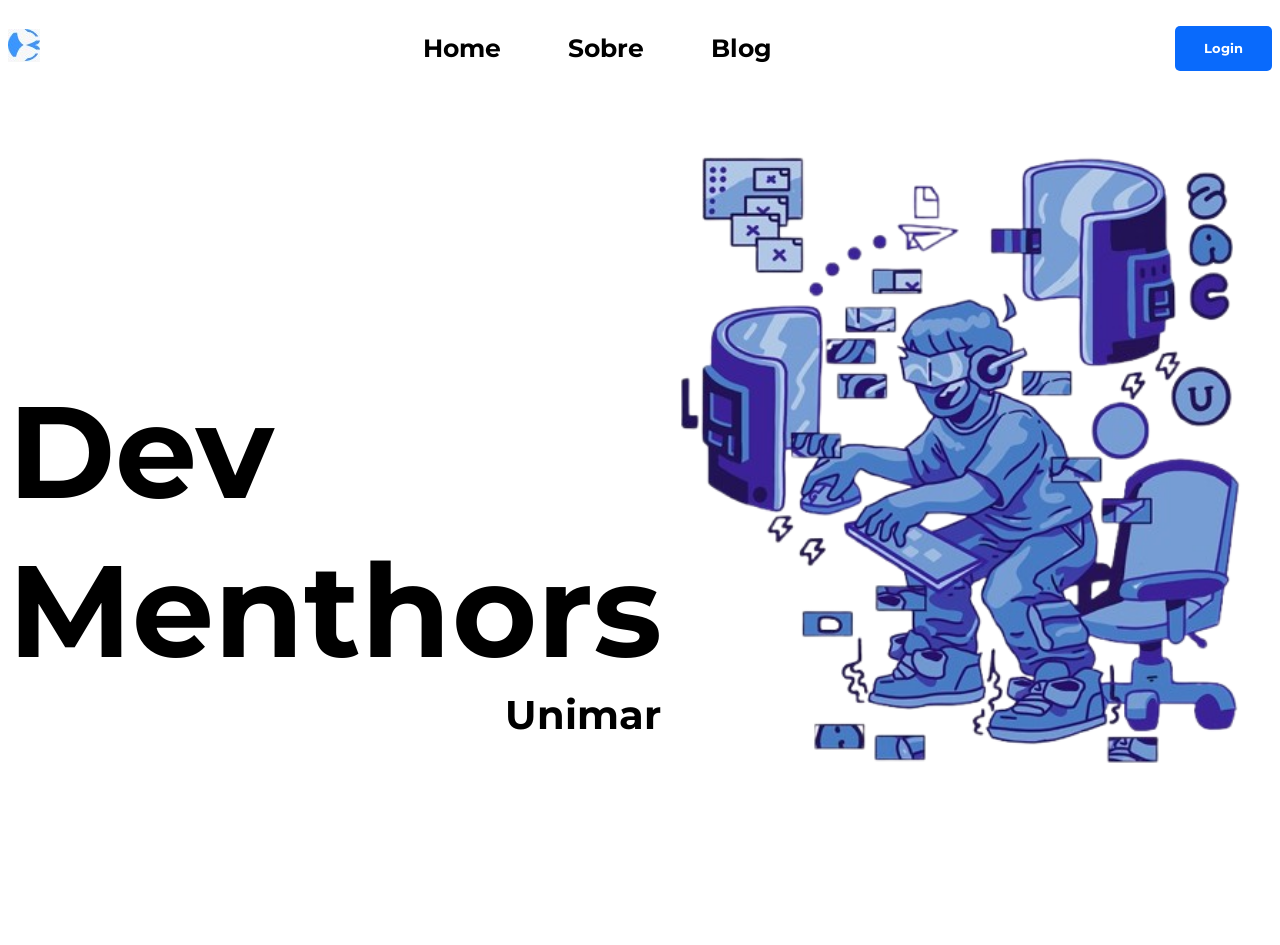
==== index.html @ 98ba866a "CORREÇAO" ====
<!DOCTYPE html>
<html lang="pt-br">
<head>
    <meta charset="UTF-8">
    <meta name="viewport" content="width=device-width, initial-scale=1.0">
    <link rel="stylesheet" href="CSS/style.css">
    <title>Dev Menthors</title>
</head>
<body>
    <header>
        <nav class="nav">
                <div>
                       <img src="IMG/logo.jpeg" alt="#"> 
                    </div>
                <ol class="multi">
                    <a href="Home">Home</a>
                    <a href="Sobre">Sobre</a>
                    <a href="Blog">Blog</a>
                </ol>
                <div>
                        <button id="revolution">Login</button>
                    </div>
        </nav>
    </header>

    <div class="one">
        <div>
        <h1 style="font-size: 130px; margin-bottom: 0%;">Dev <br> Menthors</h1>
        <h3 id="h3" style="font-size: 40px; margin-top: 0%; margin-bottom: 0%;">Unimar</h3>
        </div>
        <img src="IMG/imagem1-removebg-preview.png" alt="#" style="width: 600px;">
        <div>

        </div>

    </div>

    <!-- Seção com efeito de revelação ao rolar 
    <section class="reveal" aria-label="Demonstração de cards">
      <div class="carousel">
        <div class="track">
          <div class="card">cavalo</div>
          <div class="card">cavalo</div>
          <div class="card">cavalo</div>
          <div class="card">cavalo</div>
          <div class="card">cavalo</div>
          <div class="card">cavalo</div>
           duplicatas para loop de animação 
          <div class="card">recuperamo a bola</div>
          <div class="card">recuperamo a bola</div>
          <div class="card">recuperamo a bola</div>
          <div class="card">recuperamo a bola</div>
          <div class="card">recuperamo a bola</div>
          <div class="card">recuperamo a bola</div>
        </div>
      </div>
     <div class="track reverse">
          <div class="card">cavalo</div>
          <div class="card">cavalo</div>
          <div class="card">cavalo</div>
          <div class="card">cavalo</div>
          <div class="card">cavalo</div>
          <div class="card">cavalo</div>
           duplicatas para loop de animação 
          <div class="card">recuperamo a bola</div>
          <div class="card">recuperamo a bola</div>
          <div class="card">recuperamo a bola</div>
          <div class="card">recuperamo a bola</div>
          <div class="card">recuperamo a bola</div>
          <div class="card">recuperamo a bola</div>
        </div>
      </div>
    </section>
  </main>

  <footer>
    <p>   </p>
  </footer>

<script>
  // Seleciona todos os elementos que têm a classe `reveal`
  const elements = document.querySelectorAll(".reveal");

  // Cria um observador que adiciona a classe `active` quando o elemento aparece na tela
  const observer = new IntersectionObserver((entries) => {
    entries.forEach((entry) => {
      if (entry.isIntersecting) {
        entry.target.classList.add("active");
      }
    });
  });

  // Observa cada elemento para ativar a animação quando ficar visível
  elements.forEach((el) => observer.observe(el));
</script>-->

</body>
</html>
---- CSS/style.css ----
@import url('https://fonts.googleapis.com/css2?family=Montserrat:ital,wght@0,100..900;1,100..900&display=swap');

*{
    font-family: Montserrat;
}

body{
background-color: white;
}

.one{
    display: flex;
    align-items: center;
    justify-content: space-between;
}

#h3{
    margin-left: 497px;

}
.nav{
    margin-top: auto;
    display: flex;
    justify-content: space-between;
    width: auto;
    align-items: center;
    font-size: 25px;
    background-color: white;
}
.multi a{
 margin-right: 60px;
 font-weight: bold;
 text-decoration: none;
 color: black;
}
#revolution{
background-color: rgb(9, 106, 252);
border: 0px;
width: 97px;
height: 45px;
text-align: center;
color: white;
font-weight: bold;
border-radius: 5px;


}

/* --------------------------------------------------
   Carrossel de cards

.carousel{
    width: 100%;
    overflow: hidden;
}

.track{
    display: flex;
    gap: 20px;
    width: max-content;

    animation: scroll 30s linear infinite;
}

.reverse{
    animation-direction: reverse;
}


.card{
    width: 200px;
    height: 100px;

    border: 2px solid black;
    border-radius: 20px;

    display: flex;
    align-items: center;
    justify-content: center;
}

@keyframes scroll{
    from{
        transform: translateX(0);
    }
    to{
        transform: translateX(-20%);
    }
}

.reveal{
    opacity: 0;
    transform: translateY(40px);
    transition: opacity 0.8s ease, transform 0.8s ease;
}

.reveal.active{
    opacity: 1;
    transform: translateY(0);
}

/* --------------------------------------------------
   Rodapé
-------------------------------------------------- */
footer {
  padding: 2rem;
  text-align: center;
  font-size: 0.9rem;
  color: #555;
}

/* --------------------------------------------------
   Responsividade simples
-------------------------------------------------- */
@media (max-width: 600px) {
  .nav {
    flex-direction: column;
    align-items: flex-start;
  }

  .nav__menu {
    flex-direction: column;
    gap: 0.75rem;
  }

  .hero {
    padding: 2rem 1rem;
  }
}
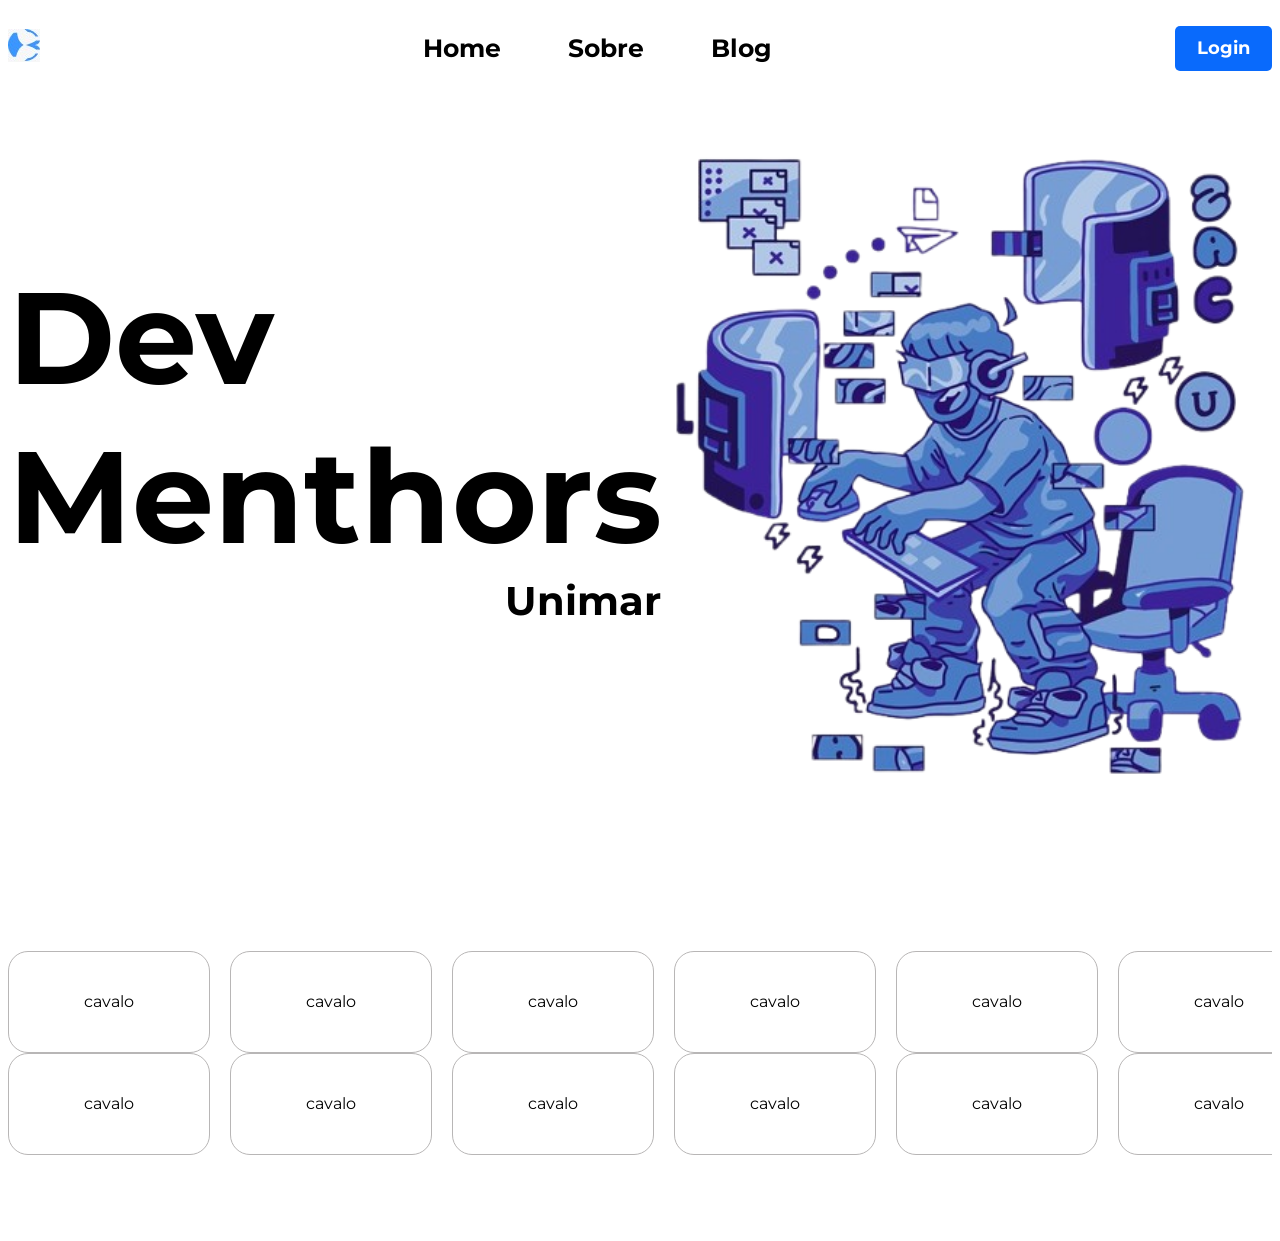
==== commit d25ad290: "horizontal scroll fixed" ====
--- a/index.html
+++ b/index.html
@@ -13,29 +13,27 @@
                        <img src="IMG/logo.jpeg" alt="#"> 
                     </div>
                 <ol class="multi">
-                    <a href="Home">Home</a>
-                    <a href="Sobre">Sobre</a>
-                    <a href="Blog">Blog</a>
+                    <a href="#">Home</a>
+                    <a href="#">Sobre</a>
+                    <a href="#">Blog</a>
                 </ol>
                 <div>
                         <button id="revolution">Login</button>
-                    </div>
+                </div>
         </nav>
     </header>
 
     <div class="one">
         <div>
-        <h1 style="font-size: 130px; margin-bottom: 0%;">Dev <br> Menthors</h1>
+        <h1 style="font-size: 130px; margin-bottom: 0%; margin-top: 170px;">Dev <br> Menthors</h1>
         <h3 id="h3" style="font-size: 40px; margin-top: 0%; margin-bottom: 0%;">Unimar</h3>
         </div>
-        <img src="IMG/imagem1-removebg-preview.png" alt="#" style="width: 600px;">
+        <img src="IMG/imagem1-removebg-preview.png" alt="#" style="width: 700px;">
         <div>
 
         </div>
 
     </div>
-
-    <!-- Seção com efeito de revelação ao rolar 
     <section class="reveal" aria-label="Demonstração de cards">
       <div class="carousel">
         <div class="track">
@@ -45,7 +43,22 @@
           <div class="card">cavalo</div>
           <div class="card">cavalo</div>
           <div class="card">cavalo</div>
-           duplicatas para loop de animação 
+           <!-- duplicatas para loop de animação -->
+          <div class="card">recuperamo a bola</div>
+          <div class="card">recuperamo a bola</div>
+          <div class="card">recuperamo a bola</div>
+          <div class="card">recuperamo a bola</div>
+          <div class="card">recuperamo a bola</div>
+          <div class="card">recuperamo a bola</div>
+        </div>
+        <div class="track reverse">
+          <div class="card">cavalo</div>
+          <div class="card">cavalo</div>
+          <div class="card">cavalo</div>
+          <div class="card">cavalo</div>
+          <div class="card">cavalo</div>
+          <div class="card">cavalo</div>
+           <!-- duplicatas para loop de animação -->
           <div class="card">recuperamo a bola</div>
           <div class="card">recuperamo a bola</div>
           <div class="card">recuperamo a bola</div>
@@ -54,21 +67,6 @@
           <div class="card">recuperamo a bola</div>
         </div>
       </div>
-     <div class="track reverse">
-          <div class="card">cavalo</div>
-          <div class="card">cavalo</div>
-          <div class="card">cavalo</div>
-          <div class="card">cavalo</div>
-          <div class="card">cavalo</div>
-          <div class="card">cavalo</div>
-           duplicatas para loop de animação 
-          <div class="card">recuperamo a bola</div>
-          <div class="card">recuperamo a bola</div>
-          <div class="card">recuperamo a bola</div>
-          <div class="card">recuperamo a bola</div>
-          <div class="card">recuperamo a bola</div>
-          <div class="card">recuperamo a bola</div>
-        </div>
       </div>
     </section>
   </main>
@@ -92,7 +90,7 @@
 
   // Observa cada elemento para ativar a animação quando ficar visível
   elements.forEach((el) => observer.observe(el));
-</script>-->
+</script>
 
 </body>
 </html>
--- a/CSS/style.css
+++ b/CSS/style.css
@@ -7,11 +7,17 @@
 body{
 background-color: white;
 }
-
+header{
+    background-color: white;
+}
 .one{
     display: flex;
-    align-items: center;
+    align-items: flex-start;
     justify-content: space-between;
+}
+
+.one img{
+    margin-left: auto;
 }
 
 #h3{
@@ -42,12 +48,10 @@
 color: white;
 font-weight: bold;
 border-radius: 5px;
-
-
+cursor: pointer;
+font-size: large;
 }
 
-/* --------------------------------------------------
-   Carrossel de cards
 
 .carousel{
     width: 100%;
@@ -71,7 +75,7 @@
     width: 200px;
     height: 100px;
 
-    border: 2px solid black;
+    border: 1px solid rgb(184, 182, 182);
     border-radius: 20px;
 
     display: flex;
@@ -84,7 +88,7 @@
         transform: translateX(0);
     }
     to{
-        transform: translateX(-20%);
+        transform: translateX(-50%);
     }
 }
 
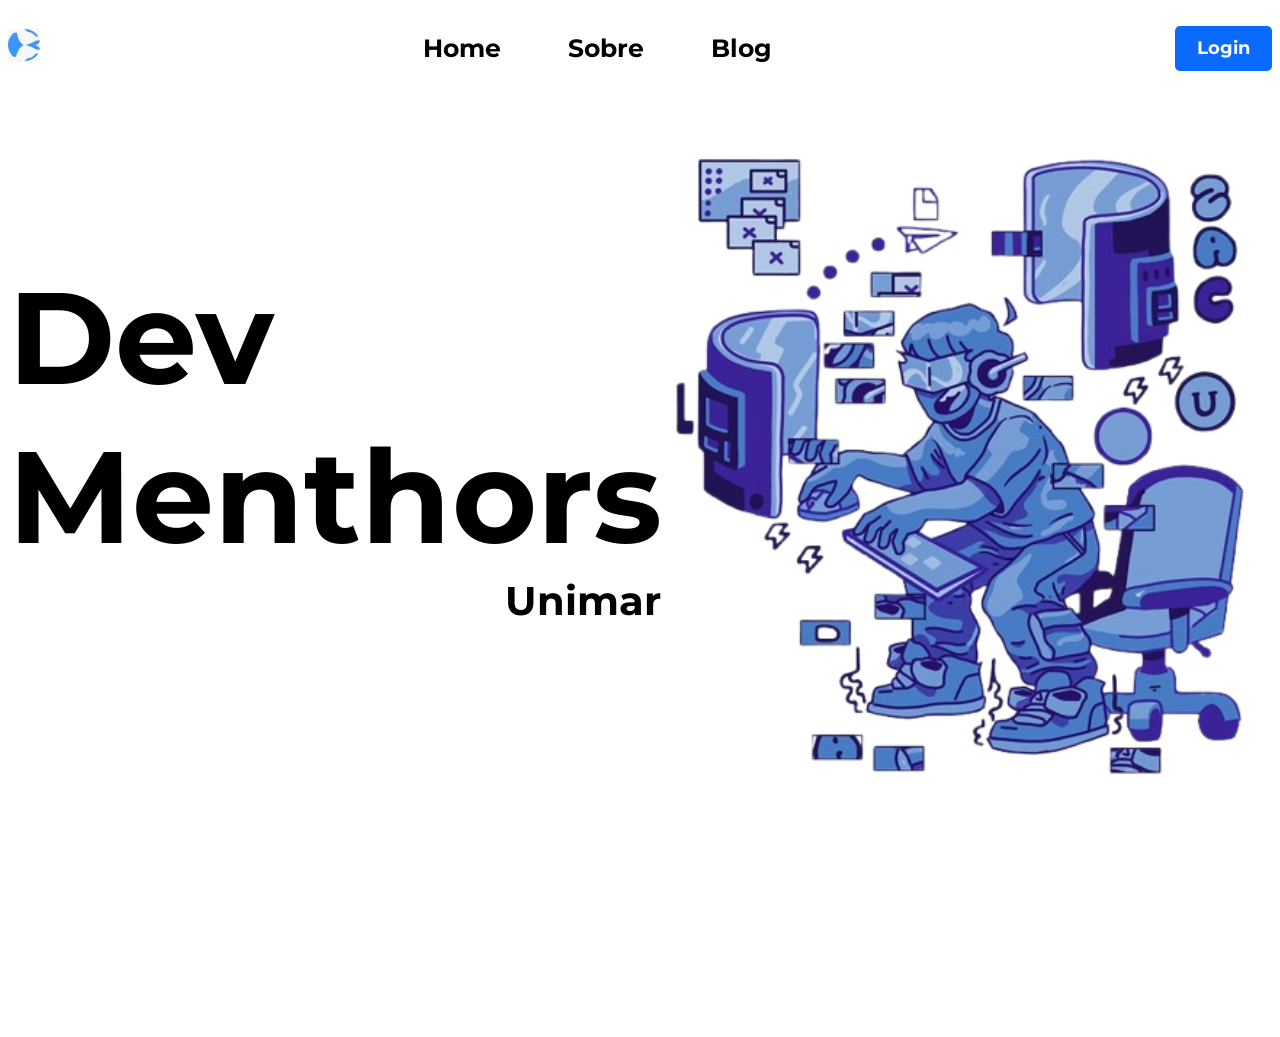
==== commit 12d45ccb: "bom dia" ====
--- a/index.html
+++ b/index.html
@@ -34,7 +34,7 @@
         </div>
 
     </div>
-    <section class="reveal" aria-label="Demonstração de cards">
+   <!--  <section class="reveal" aria-label="Demonstração de cards">
       <div class="carousel">
         <div class="track">
           <div class="card">cavalo</div>
@@ -43,7 +43,7 @@
           <div class="card">cavalo</div>
           <div class="card">cavalo</div>
           <div class="card">cavalo</div>
-           <!-- duplicatas para loop de animação -->
+            duplicatas para loop de animação 
           <div class="card">recuperamo a bola</div>
           <div class="card">recuperamo a bola</div>
           <div class="card">recuperamo a bola</div>
@@ -58,7 +58,7 @@
           <div class="card">cavalo</div>
           <div class="card">cavalo</div>
           <div class="card">cavalo</div>
-           <!-- duplicatas para loop de animação -->
+            duplicatas para loop de animação 
           <div class="card">recuperamo a bola</div>
           <div class="card">recuperamo a bola</div>
           <div class="card">recuperamo a bola</div>
@@ -68,7 +68,7 @@
         </div>
       </div>
       </div>
-    </section>
+    </section> -->
   </main>
 
   <footer>
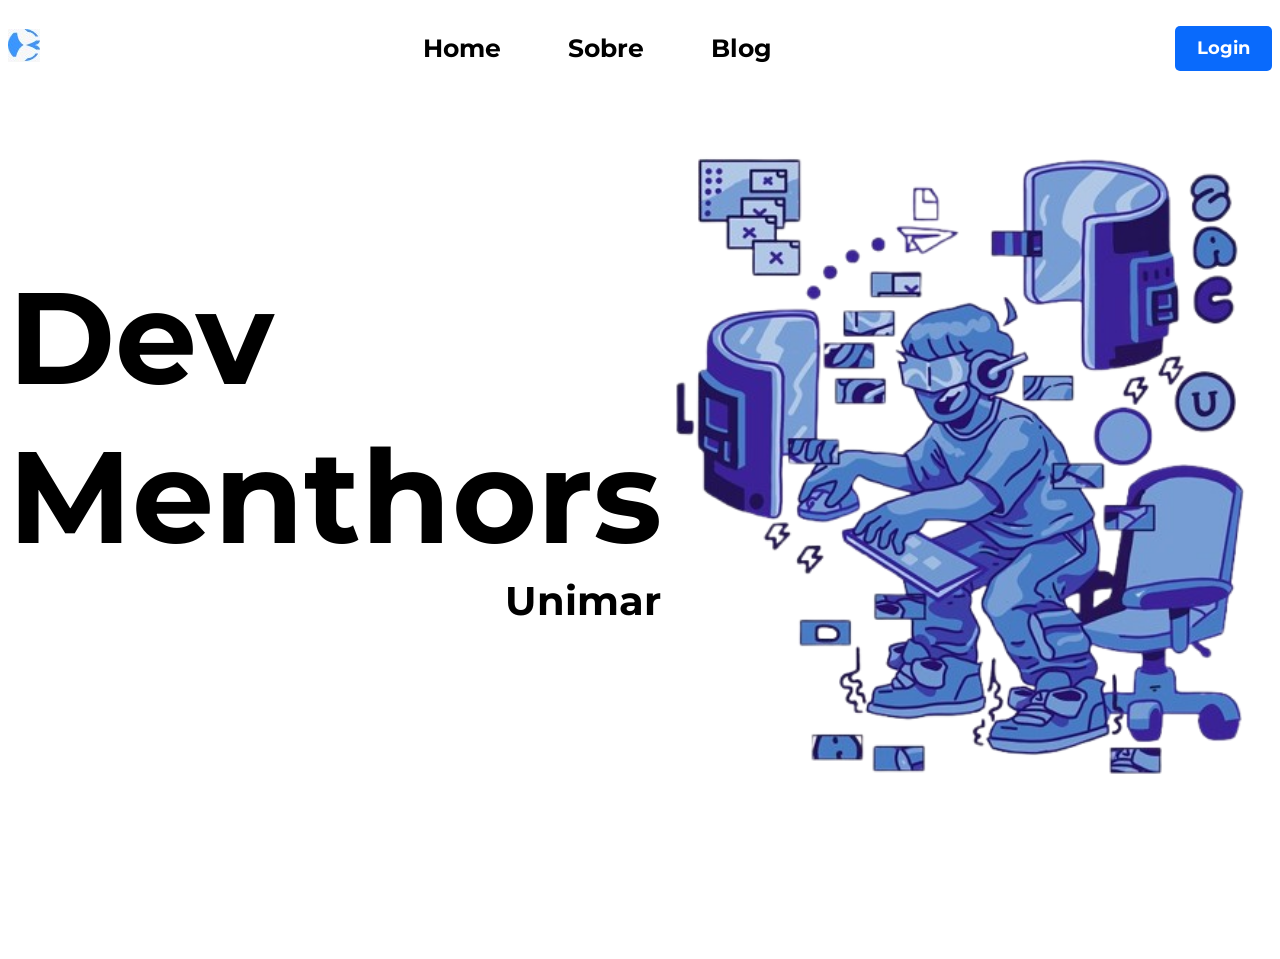
==== commit 63458916: "PARTE 1 FINALIZADA" ====
--- a/index.html
+++ b/index.html
@@ -29,68 +29,9 @@
         <h3 id="h3" style="font-size: 40px; margin-top: 0%; margin-bottom: 0%;">Unimar</h3>
         </div>
         <img src="IMG/imagem1-removebg-preview.png" alt="#" style="width: 700px;">
-        <div>
-
-        </div>
 
     </div>
-   <!--  <section class="reveal" aria-label="Demonstração de cards">
-      <div class="carousel">
-        <div class="track">
-          <div class="card">cavalo</div>
-          <div class="card">cavalo</div>
-          <div class="card">cavalo</div>
-          <div class="card">cavalo</div>
-          <div class="card">cavalo</div>
-          <div class="card">cavalo</div>
-            duplicatas para loop de animação 
-          <div class="card">recuperamo a bola</div>
-          <div class="card">recuperamo a bola</div>
-          <div class="card">recuperamo a bola</div>
-          <div class="card">recuperamo a bola</div>
-          <div class="card">recuperamo a bola</div>
-          <div class="card">recuperamo a bola</div>
-        </div>
-        <div class="track reverse">
-          <div class="card">cavalo</div>
-          <div class="card">cavalo</div>
-          <div class="card">cavalo</div>
-          <div class="card">cavalo</div>
-          <div class="card">cavalo</div>
-          <div class="card">cavalo</div>
-            duplicatas para loop de animação 
-          <div class="card">recuperamo a bola</div>
-          <div class="card">recuperamo a bola</div>
-          <div class="card">recuperamo a bola</div>
-          <div class="card">recuperamo a bola</div>
-          <div class="card">recuperamo a bola</div>
-          <div class="card">recuperamo a bola</div>
-        </div>
-      </div>
-      </div>
-    </section> -->
-  </main>
 
-  <footer>
-    <p>   </p>
-  </footer>
-
-<script>
-  // Seleciona todos os elementos que têm a classe `reveal`
-  const elements = document.querySelectorAll(".reveal");
-
-  // Cria um observador que adiciona a classe `active` quando o elemento aparece na tela
-  const observer = new IntersectionObserver((entries) => {
-    entries.forEach((entry) => {
-      if (entry.isIntersecting) {
-        entry.target.classList.add("active");
-      }
-    });
-  });
-
-  // Observa cada elemento para ativar a animação quando ficar visível
-  elements.forEach((el) => observer.observe(el));
-</script>
 
 </body>
 </html>
--- a/CSS/style.css
+++ b/CSS/style.css
@@ -51,68 +51,6 @@
 cursor: pointer;
 font-size: large;
 }
-
-
-.carousel{
-    width: 100%;
-    overflow: hidden;
-}
-
-.track{
-    display: flex;
-    gap: 20px;
-    width: max-content;
-
-    animation: scroll 30s linear infinite;
-}
-
-.reverse{
-    animation-direction: reverse;
-}
-
-
-.card{
-    width: 200px;
-    height: 100px;
-
-    border: 1px solid rgb(184, 182, 182);
-    border-radius: 20px;
-
-    display: flex;
-    align-items: center;
-    justify-content: center;
-}
-
-@keyframes scroll{
-    from{
-        transform: translateX(0);
-    }
-    to{
-        transform: translateX(-50%);
-    }
-}
-
-.reveal{
-    opacity: 0;
-    transform: translateY(40px);
-    transition: opacity 0.8s ease, transform 0.8s ease;
-}
-
-.reveal.active{
-    opacity: 1;
-    transform: translateY(0);
-}
-
-/* --------------------------------------------------
-   Rodapé
--------------------------------------------------- */
-footer {
-  padding: 2rem;
-  text-align: center;
-  font-size: 0.9rem;
-  color: #555;
-}
-
 /* --------------------------------------------------
    Responsividade simples
 -------------------------------------------------- */
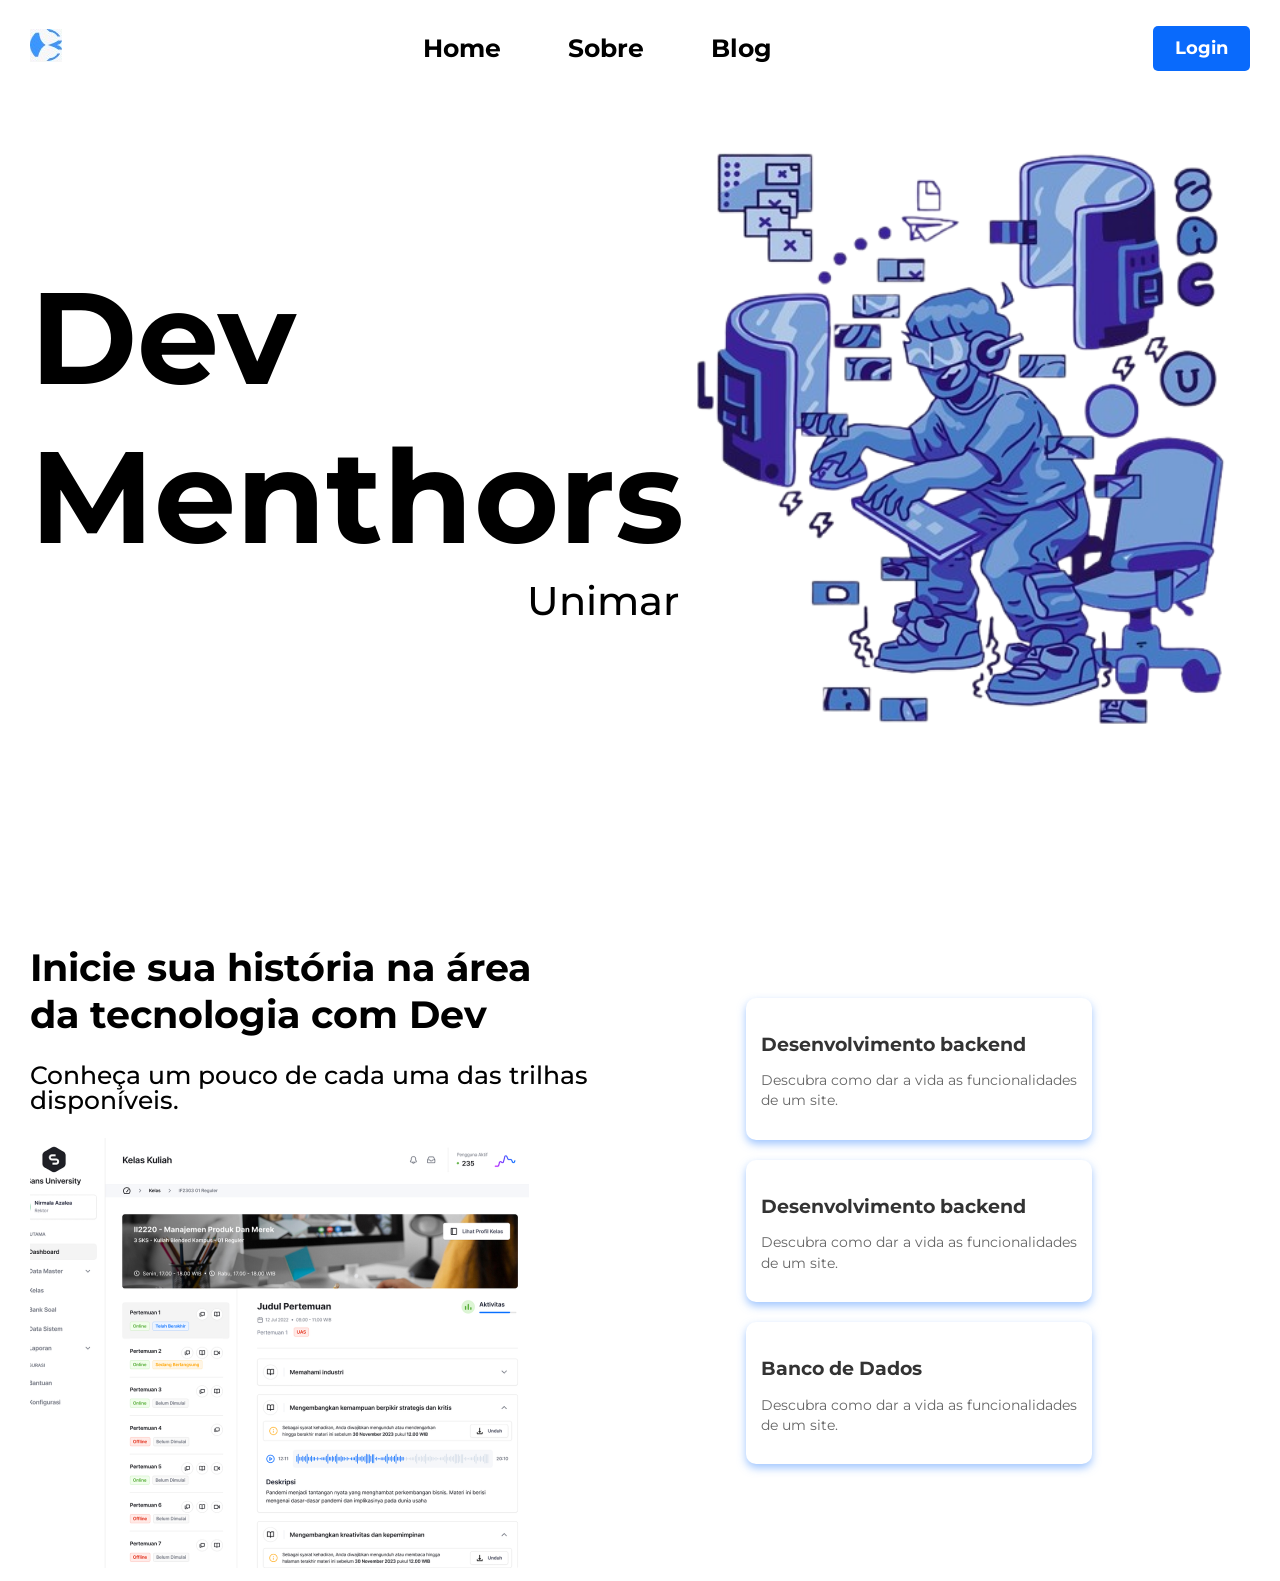
==== commit fd75fc09: "junção de paginas (1 e 2)" ====
--- a/index.html
+++ b/index.html
@@ -31,6 +31,44 @@
         <img src="IMG/imagem1-removebg-preview.png" alt="#" style="width: 700px;">
 
     </div>
+    <div class="second">
+
+    <div class="text">
+        <h1>Inicie sua história na área<br>da tecnologia com Dev</h1>
+        <h3 id="w">Conheça um pouco de cada uma das trilhas <br>disponíveis.</h3>
+        <img src="IMG/Frame 7.png" alt="">
+    </div>
+
+    <!-- CONTAINER DOS CARDS -->
+    <div class="cards">
+
+        <div class="card">
+            <!-- <img src="IMG/php.png" alt=""> -->
+            <div class="card-content">
+                <h3>Desenvolvimento backend</h3>
+                <p>Descubra como dar a vida as funcionalidades <br> de um site.</p>
+            </div>
+        </div>
+
+        <div class="card">
+            <!-- <img src="IMG/python.png" alt=""> -->
+            <div class="card-content">
+                <h3>Desenvolvimento backend</h3>
+                <p>Descubra como dar a vida as funcionalidades <br> de um site.</p>
+            </div>
+        </div>
+
+        <div class="card">
+            <!-- <img src="IMG/banco-de-dados.png" alt=""> -->
+            <div class="card-content">
+                <h3>Banco de Dados</h3>
+                <p>Descubra como dar a vida as funcionalidades <br> de um site.</p>
+            </div>
+        </div>
+
+    </div>
+
+</div>    
 
 
 </body>
--- a/CSS/style.css
+++ b/CSS/style.css
@@ -6,6 +6,8 @@
 
 body{
 background-color: white;
+margin-left: 30px;
+margin-right: 30px;
 }
 header{
     background-color: white;
@@ -14,6 +16,7 @@
     display: flex;
     align-items: flex-start;
     justify-content: space-between;
+    margin-bottom: 0px;
 }
 
 .one img{
@@ -51,6 +54,82 @@
 cursor: pointer;
 font-size: large;
 }
+#w{
+  font-family: Montserrat;
+  font-weight: 500;
+  font-style: Medium;
+  font-size: 25px;
+  line-height: 100%;
+  letter-spacing: 0%;
+
+}
+.second{
+    display: flex;
+    align-items: flex-start;
+    justify-content: space-between;
+    margin-top: 0px;
+}
+.text{
+    font-weight: 100;
+    font-style: Semi-Bold;
+    font-size: 19px;
+    margin-top: 30px;
+}
+
+.text img{
+    margin-top: 35px;
+}
+
+#h3{
+   font-weight: 500;
+   font-size: 25px;
+
+}
+
+.second img{
+    margin: auto;
+}
+
+.cards {
+    display: flex;
+    flex-direction: column;
+    gap: 20px;
+    opacity: 1;
+    border-radius: 15px;
+    margin: auto;
+    justify-content: space-between 50px;
+}
+.card{
+    background-color: white;
+    border-radius: 10px;
+    box-shadow: 0 4px 8px rgba(100, 162, 255, 0.616);
+    overflow: hidden;
+    max-width: 900px;
+    width: 100%; 
+    transition: transform 0.3s ease, box-shadow 0.3s ease;
+    align-items: center;
+    display: inline;
+}
+.card:hover{
+    transform: translateY(-5px);
+    box-shadow: 0 8px 16px rgba(65, 111, 238, 0.2);
+}
+
+.card-content{
+    padding: 15px;
+}
+
+.card-content h3{
+    font-size: 1.2rem;
+    margin-bottom: 10px;
+    color: #333;
+}
+
+.card-content p{
+    font-size: 0.9rem;
+    color: #666;
+    line-height: 1.4;
+}
 /* --------------------------------------------------
    Responsividade simples
 -------------------------------------------------- */
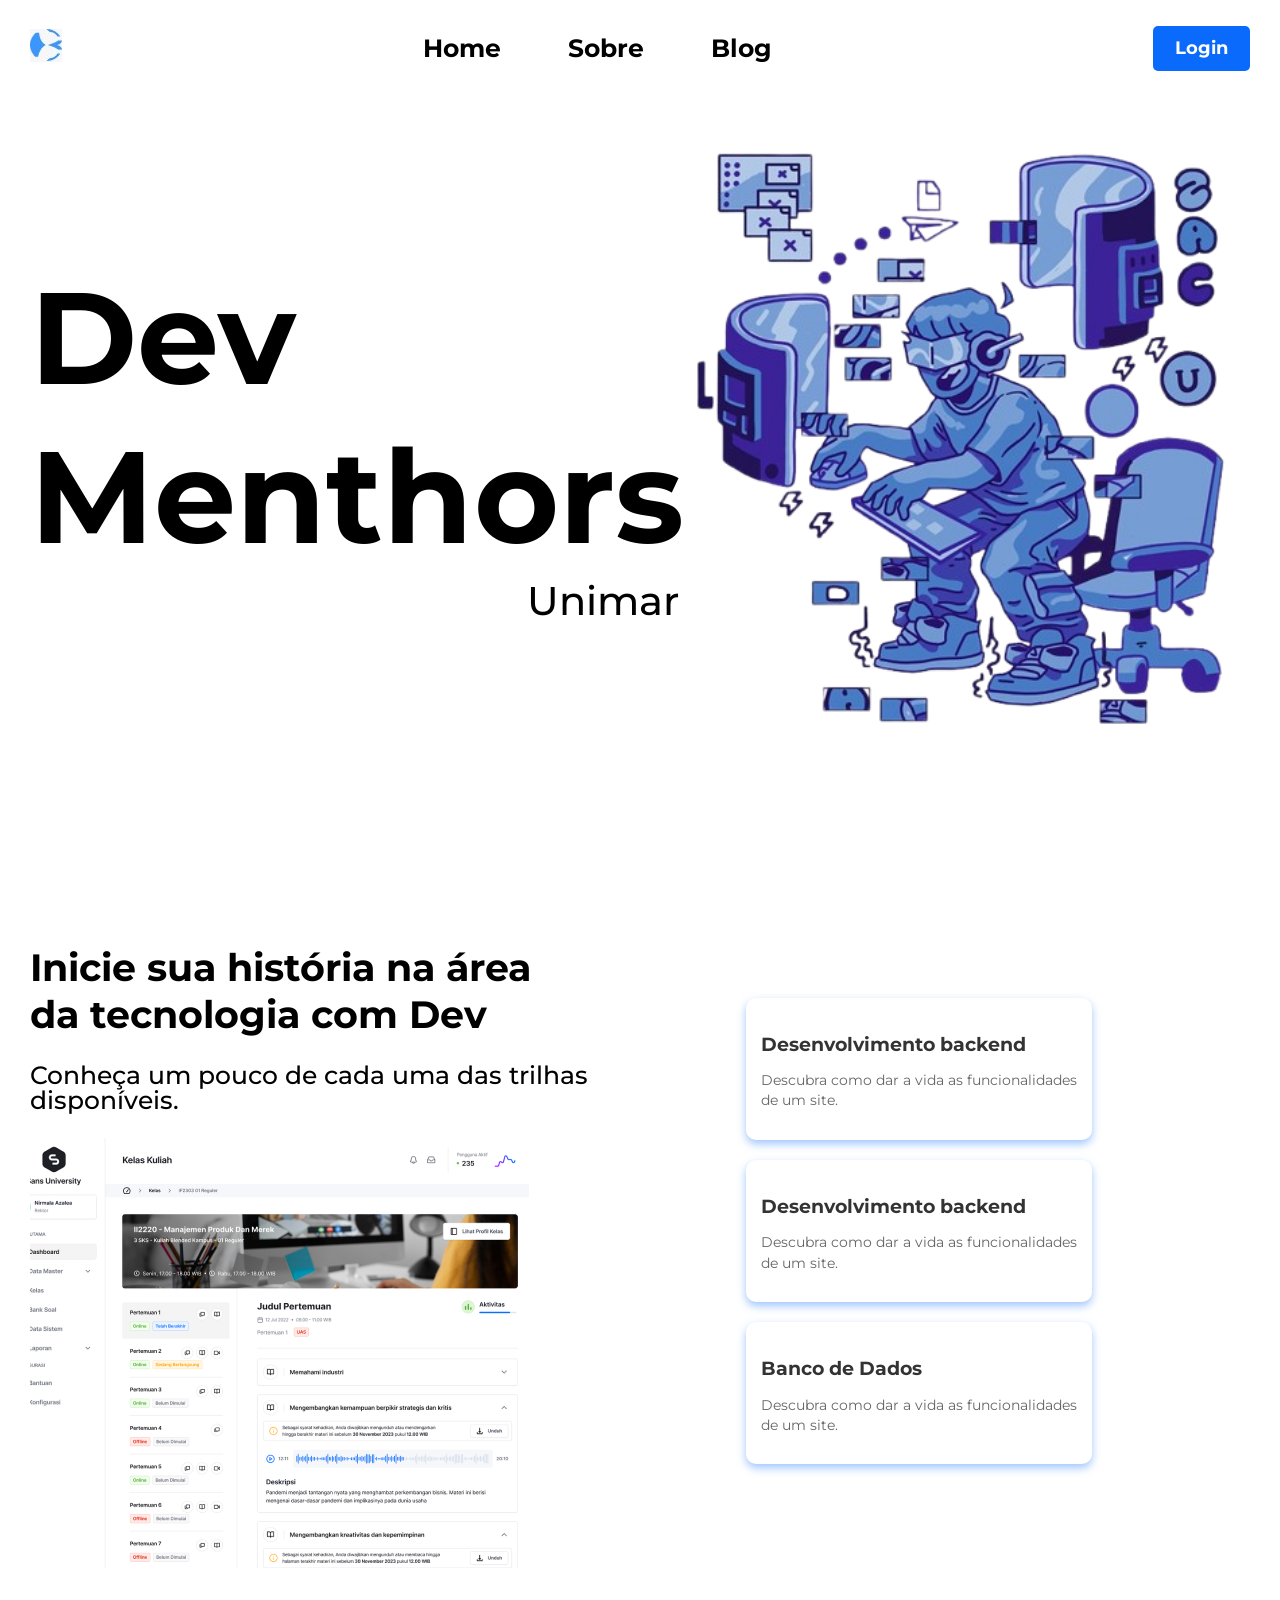
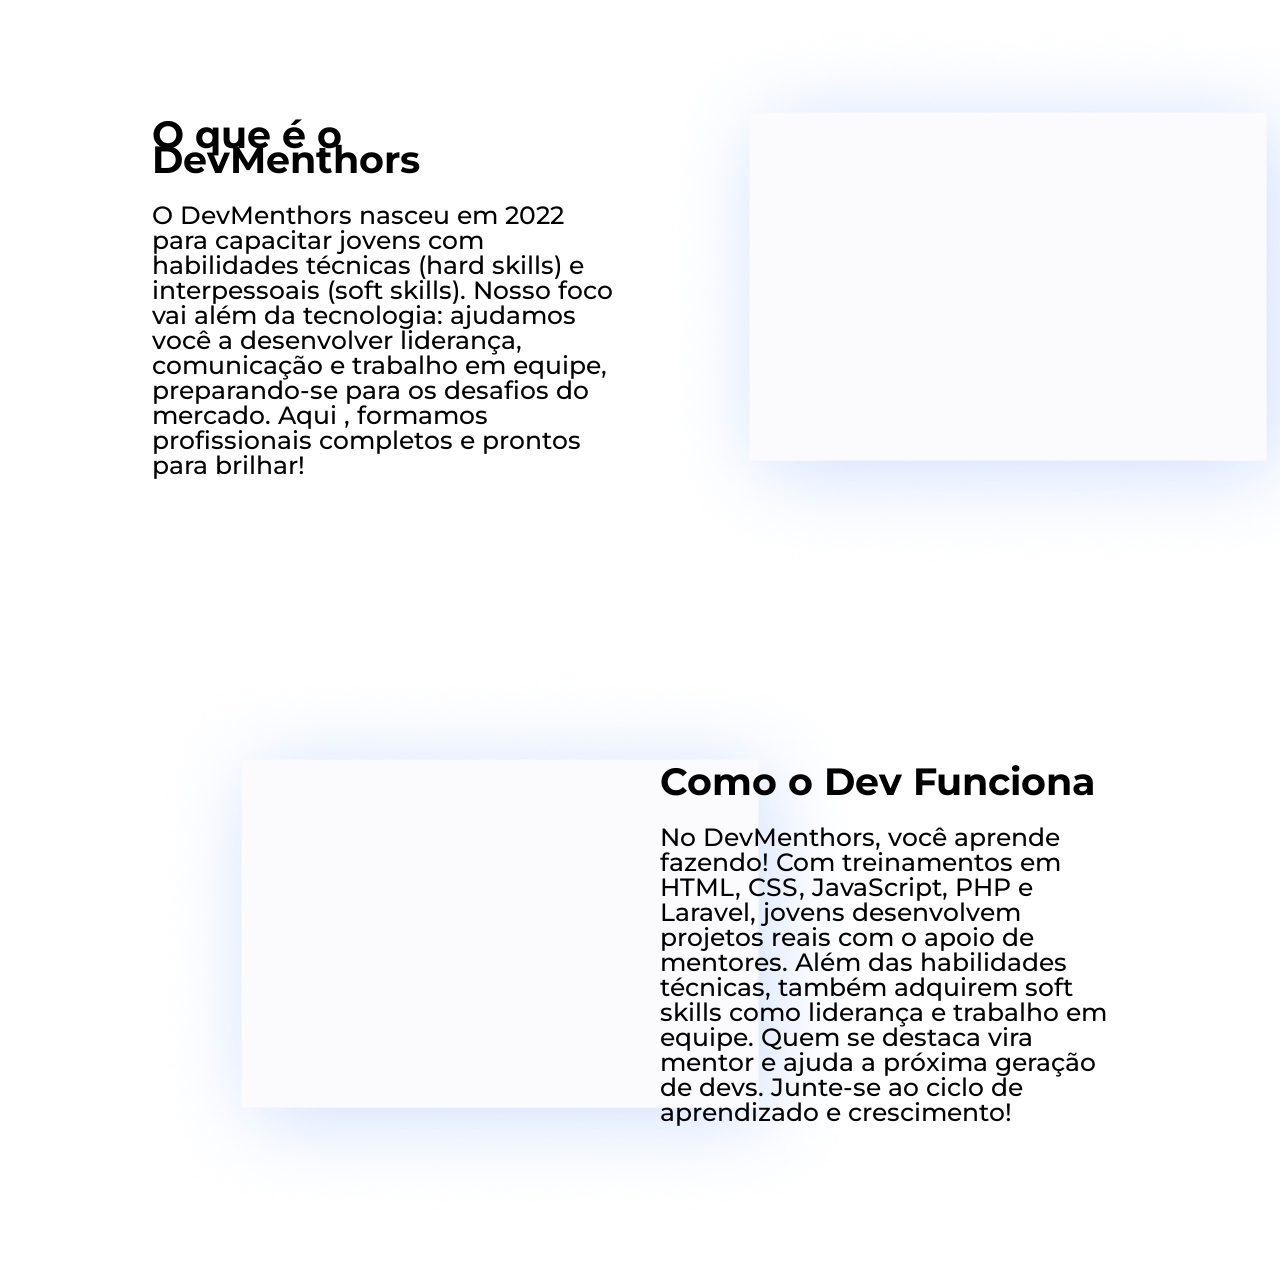
==== commit b13f6e8f: "junção 3 primeiras partes (bugs minimos)" ====
--- a/index.html
+++ b/index.html
@@ -68,7 +68,26 @@
 
     </div>
 
-</div>    
+</div> 
+<section class="secao-flex">
+  <div class="bloco-texto">
+    <h2>O que é o DevMenthors</h2>
+    <p>O DevMenthors nasceu em 2022 para capacitar jovens com habilidades técnicas (hard skills) e interpessoais (soft skills). Nosso foco vai além da tecnologia: ajudamos você a desenvolver liderança, comunicação e trabalho em equipe, preparando-se para os desafios do mercado. Aqui , formamos profissionais completos e prontos para brilhar!</p>
+  </div>
+  <div class="bloco-imagem">
+    <img src="IMG/Frame 8.png" alt="Descrição da imagem 1">
+  </div>
+</section>
+
+<section class="secao-flex secao-invertida">
+  <div class="bloco-texto">
+    <h2>Como o Dev Funciona</h2>
+    <p>No DevMenthors, você aprende fazendo! Com treinamentos em HTML, CSS, JavaScript, PHP e Laravel, jovens desenvolvem projetos reais com o apoio de mentores. Além das habilidades técnicas, também adquirem soft skills como liderança e trabalho em equipe. Quem se destaca vira mentor e ajuda a próxima geração de devs. Junte-se ao ciclo de aprendizado e crescimento!</p>
+  </div>
+  <div class="bloco-imagem">
+    <img src="IMG/Frame 8.png" alt="Descrição da imagem 2">
+  </div>
+</section>   
 
 
 </body>
--- a/CSS/style.css
+++ b/CSS/style.css
@@ -148,3 +148,41 @@
     padding: 2rem 1rem;
   }
 }
+.bloco-texto, .bloco-imagem {
+  /* Impede que os blocos encolham ou cresçam de forma desigual */
+  flex: 1 1 50%; /* flex-grow: 1, flex-shrink: 1, flex-basis: 50% */
+  /* Isso faz com que cada bloco tente ocupar 50% da largura disponível */
+}
+
+.secao-flex {
+  display: flex; /* Ativa o Flexbox no container pai */
+  align-items: center; /* Centraliza verticalmente o texto e a imagem */
+  justify-content: space-between; /* Distribui o espaço extra entre os elementos */
+  gap: 40px; /* Adiciona um espaço fixo entre o texto e a imagem */
+  padding: 50px 10%; /* Adiciona preenchimento nas laterais e no topo/fundo */
+}
+
+/* Estilos Específicos para a Imagem */
+.bloco-imagem img {
+  max-width: 150%; /* Garante que a imagem não ultrapasse o tamanho do seu bloco */
+  height: auto; /* Mantém a proporção da imagem */
+  display: block; /* Remove espaços em branco indesejados abaixo da imagem */
+  margin-left: auto;
+  margin-right: auto;
+  margin-top: 0%;
+}
+
+/* --- A Mágica da Inversão --- */
+.secao-invertida {
+  flex-direction: row-reverse; /* Inverte a ordem horizontal dos elementos filhos */
+}
+
+.bloco-texto{
+    font-family: Montserrat;
+    font-weight: 500;
+    font-style: Medium;
+    font-size: 25px;
+    line-height: 100%;
+    letter-spacing: 0%;
+
+}
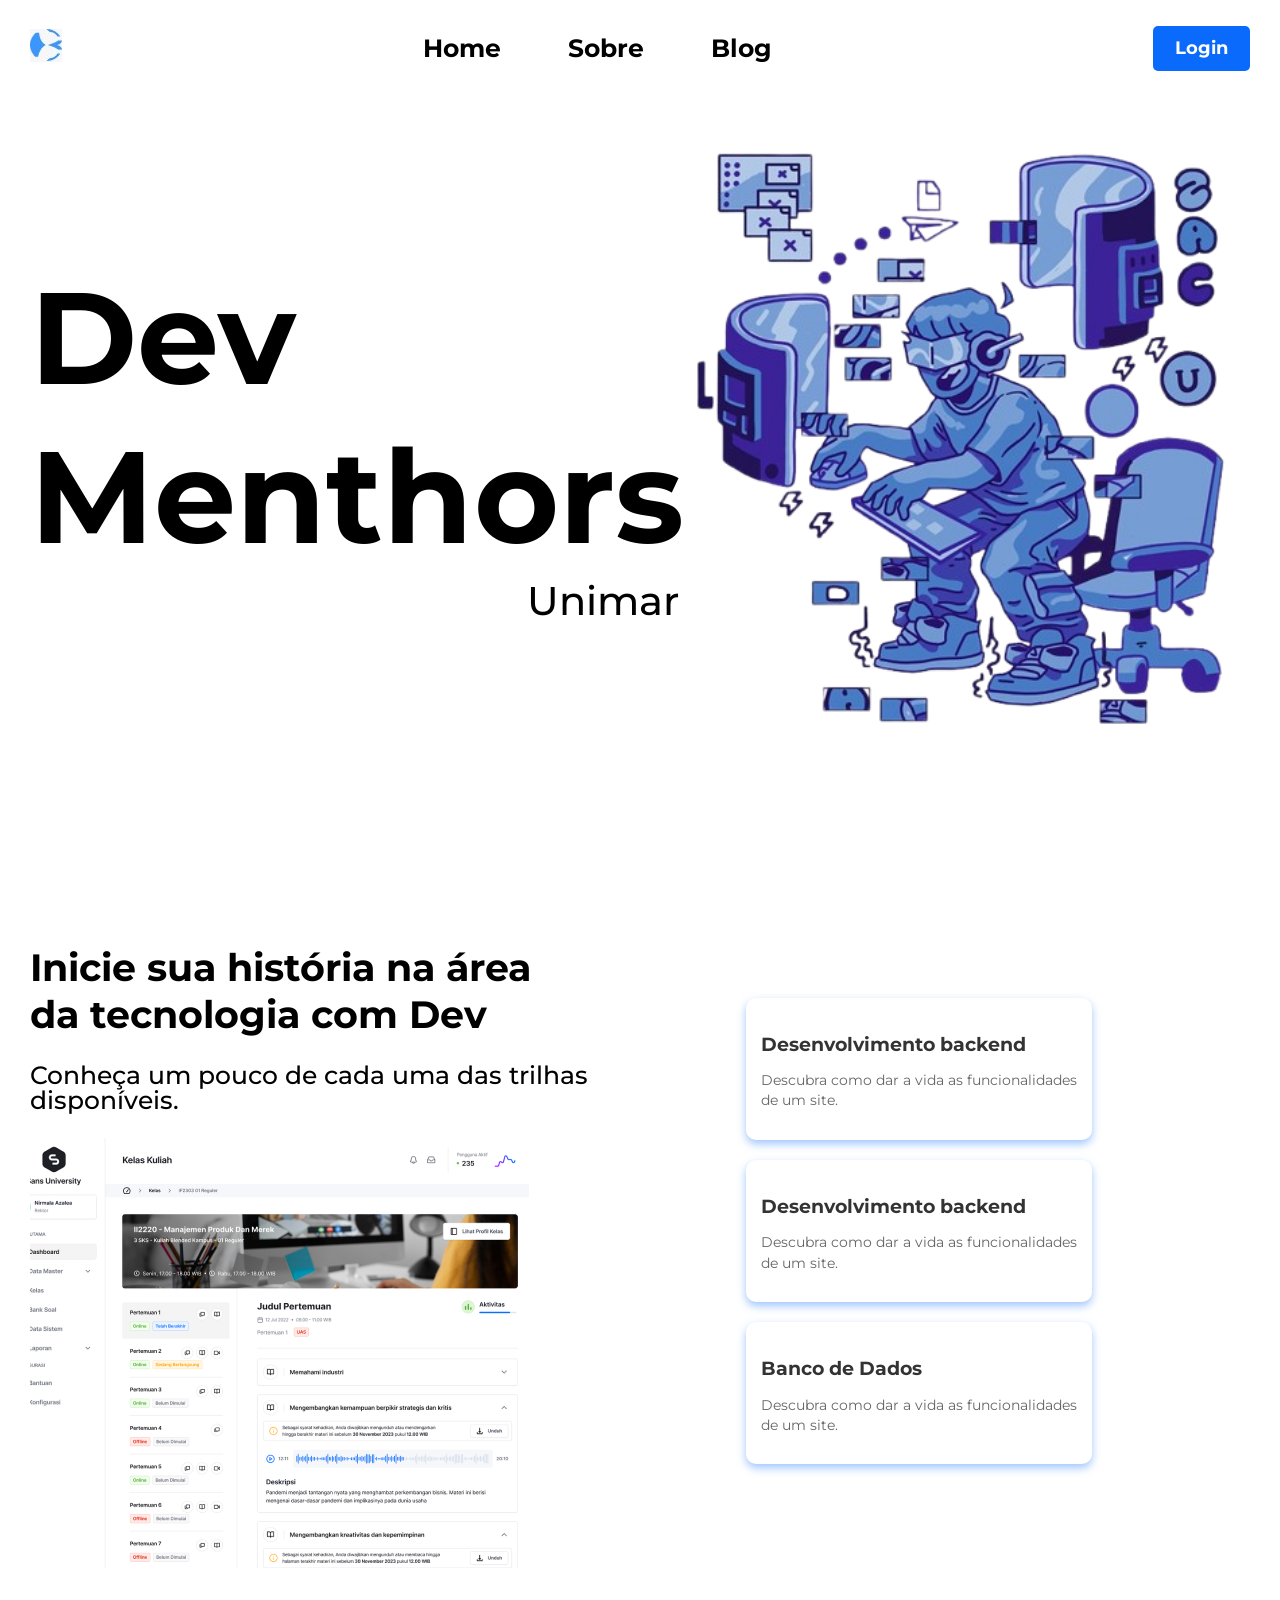
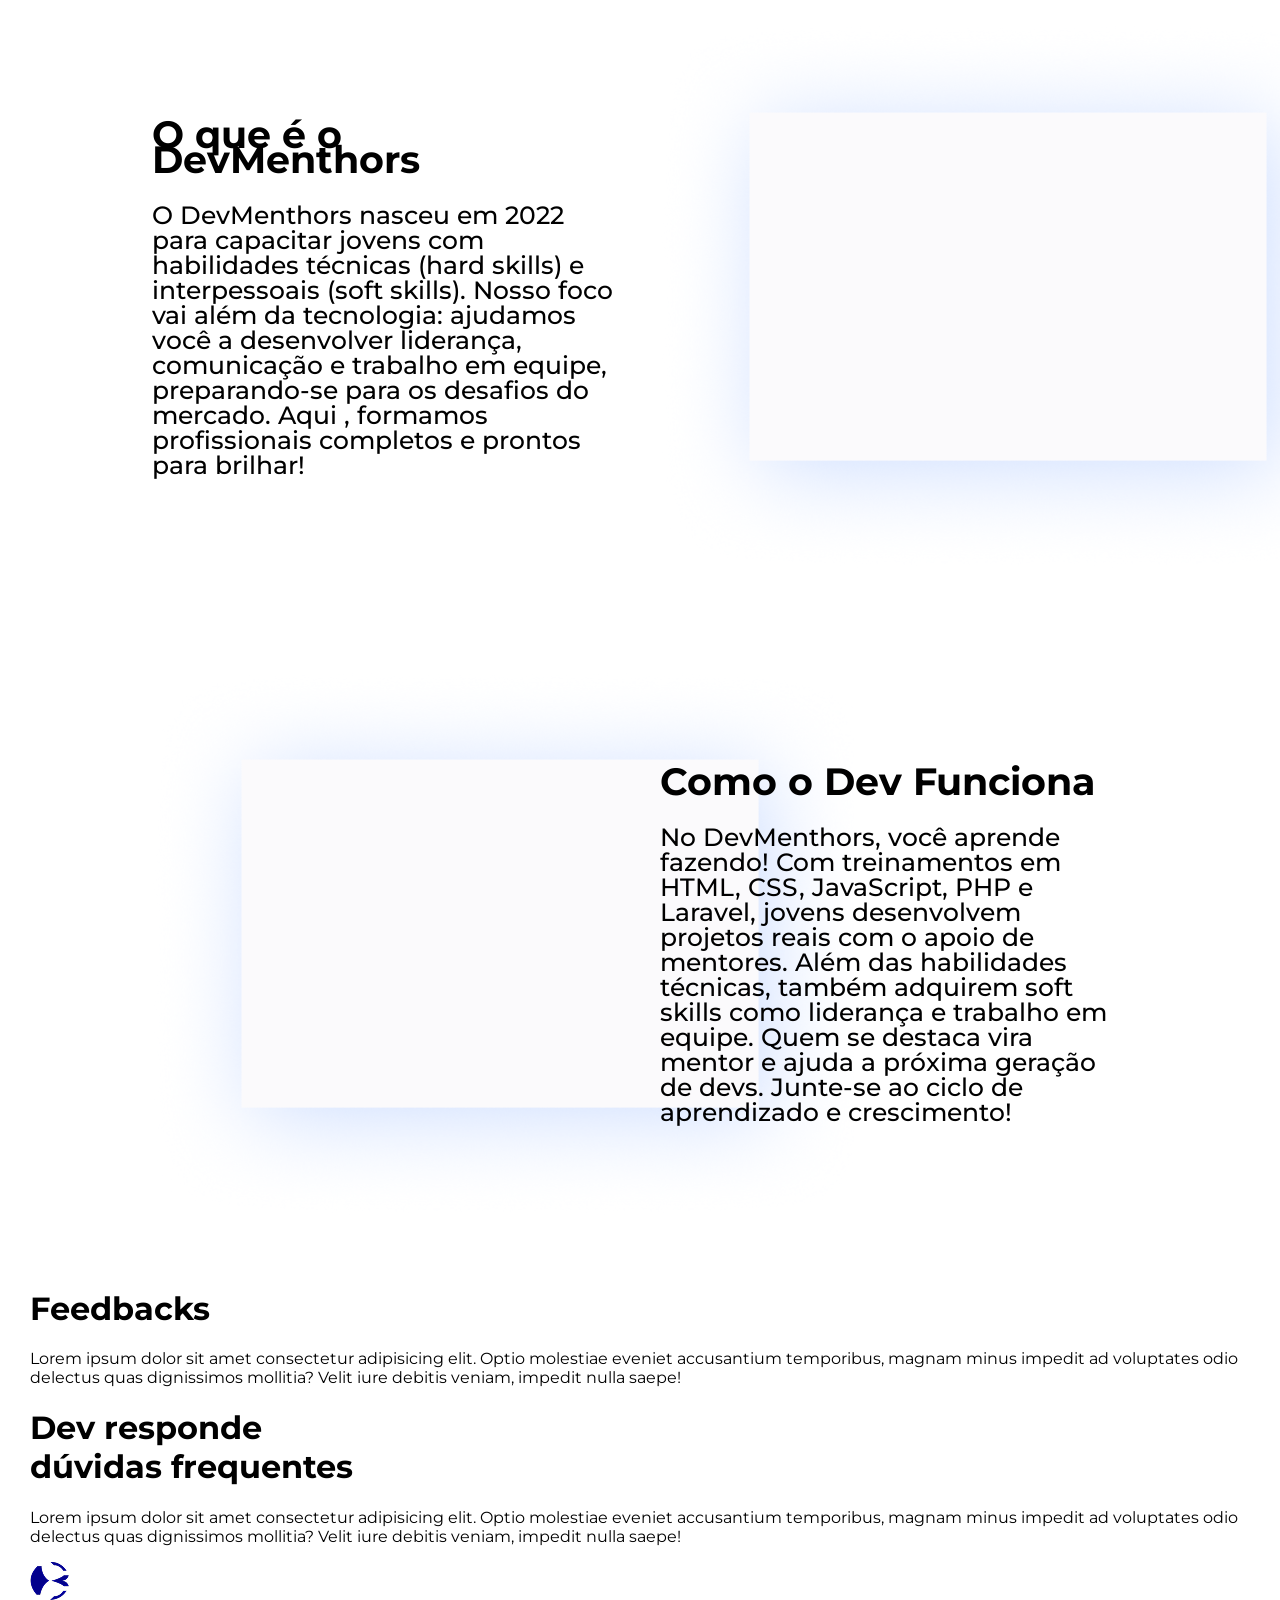
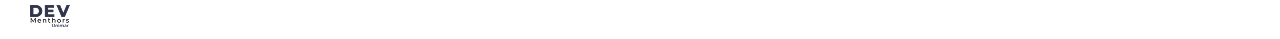
==== commit 755e2625: "esqueleto quase completo" ====
--- a/index.html
+++ b/index.html
@@ -87,8 +87,21 @@
   <div class="bloco-imagem">
     <img src="IMG/Frame 8.png" alt="Descrição da imagem 2">
   </div>
-</section>   
+</section>
 
+<div class="feedbacks">
+    <h1>Feedbacks</h1>
+    <p>Lorem ipsum dolor sit amet consectetur adipisicing elit. Optio molestiae eveniet accusantium temporibus, magnam minus impedit ad voluptates odio delectus quas dignissimos mollitia? Velit iure debitis veniam, impedit nulla saepe!</p>
+</div>
+
+<div class="respostas">
+    <h1>Dev responde <br>dúvidas frequentes</h1>
+    <p>Lorem ipsum dolor sit amet consectetur adipisicing elit. Optio molestiae eveniet accusantium temporibus, magnam minus impedit ad voluptates odio delectus quas dignissimos mollitia? Velit iure debitis veniam, impedit nulla saepe!</p>
+</div>
+
+<footer>
+    <img src="IMG/devmenthors_LogoColor 2.png" alt="">
+</footer>
 
 </body>
 </html>
